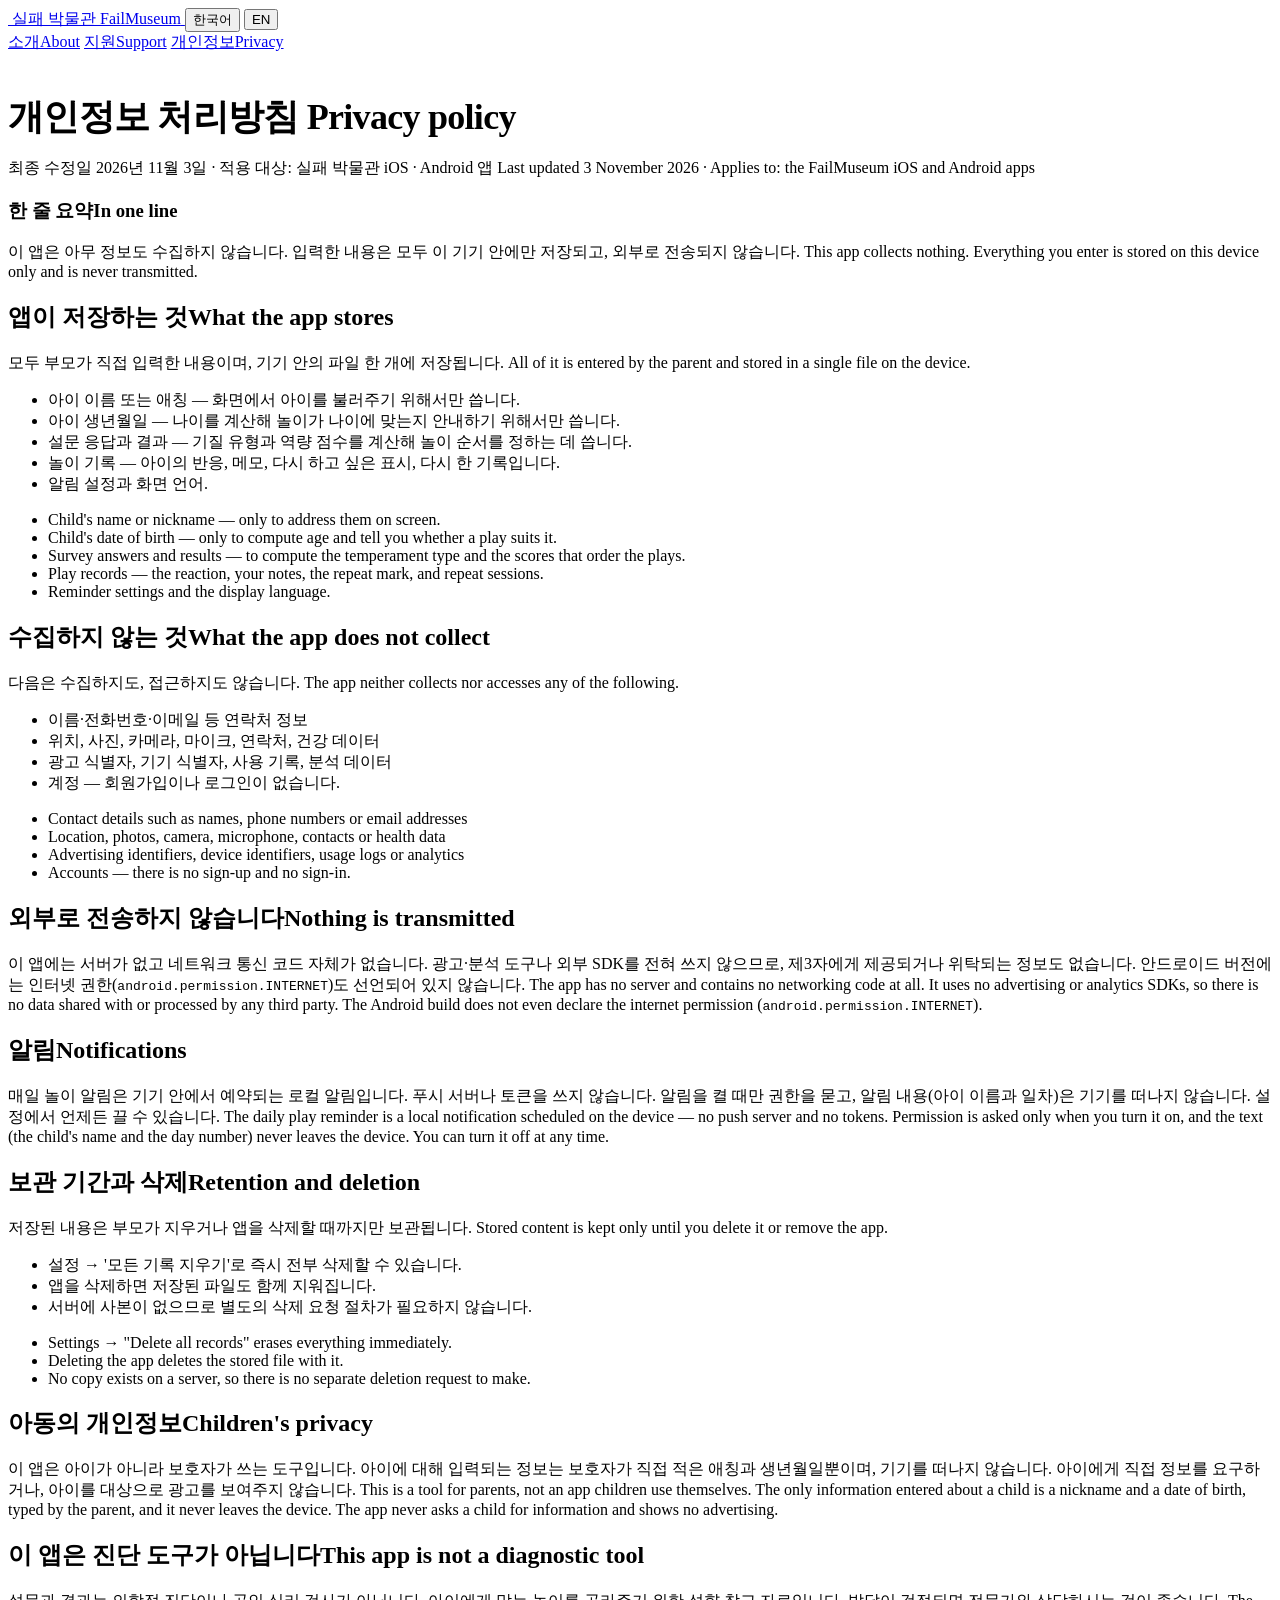
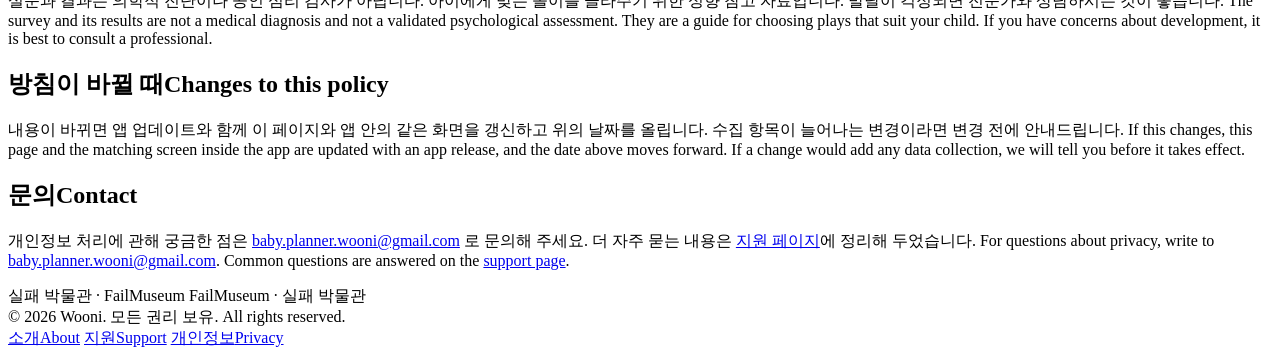
==== privacy.html @ be8627fb "upload doc" ====
<!DOCTYPE html>
<html lang="ko" data-lang="ko">
<head>
<meta charset="utf-8">
<meta name="viewport" content="width=device-width, initial-scale=1">
<title>개인정보 처리방침 · Privacy Policy — 실패 박물관 / FailMuseum</title>
<meta name="description" content="실패 박물관은 아무 정보도 수집하지 않습니다. 입력한 내용은 모두 기기 안에만 저장되고 외부로 전송되지 않습니다.">
<meta name="theme-color" content="#f2f2ed" media="(prefers-color-scheme: light)">
<meta name="theme-color" content="#121724" media="(prefers-color-scheme: dark)">
<link rel="icon" href="icon.png">
<link rel="stylesheet" href="style.css">
</head>
<body>

<header class="topbar">
  <div class="bar">
    <a class="brand" href="index.html">
      <img src="icon.png" alt="">
      <span lang="ko">실패 박물관</span>
      <span lang="en">FailMuseum</span>
    </a>
    <span class="lang">
      <button type="button" data-lang="ko" aria-pressed="true">한국어</button>
      <button type="button" data-lang="en" aria-pressed="false">EN</button>
    </span>
  </div>
  <div class="tabs-wrap">
    <nav class="tabs">
      <a href="index.html"><span lang="ko">소개</span><span lang="en">About</span></a>
      <a href="support.html"><span lang="ko">지원</span><span lang="en">Support</span></a>
      <a href="privacy.html" aria-current="page"><span lang="ko">개인정보</span><span lang="en">Privacy</span></a>
    </nav>
  </div>
</header>

<main class="narrow doc">

  <header style="padding-top:2.5rem">
    <h1 style="font-size:clamp(1.75rem,5vw,2.25rem);letter-spacing:-0.02em;margin:0 0 0.35rem">
      <span lang="ko">개인정보 처리방침</span>
      <span lang="en">Privacy policy</span>
    </h1>
    <p class="updated">
      <span lang="ko">최종 수정일 2026년 11월 3일 · 적용 대상: 실패 박물관 iOS · Android 앱</span>
      <span lang="en">Last updated 3 November 2026 · Applies to: the FailMuseum iOS and Android apps</span>
    </p>
  </header>

  <div class="callout">
    <h3><span lang="ko">한 줄 요약</span><span lang="en">In one line</span></h3>
    <p>
      <span lang="ko">이 앱은 아무 정보도 수집하지 않습니다. 입력한 내용은 모두 이 기기 안에만
        저장되고, 외부로 전송되지 않습니다.</span>
      <span lang="en">This app collects nothing. Everything you enter is stored on this device
        only and is never transmitted.</span>
    </p>
  </div>

  <h2><span lang="ko">앱이 저장하는 것</span><span lang="en">What the app stores</span></h2>
  <p>
    <span lang="ko">모두 부모가 직접 입력한 내용이며, 기기 안의 파일 한 개에 저장됩니다.</span>
    <span lang="en">All of it is entered by the parent and stored in a single file on the device.</span>
  </p>
  <ul lang="ko">
    <li>아이 이름 또는 애칭 — 화면에서 아이를 불러주기 위해서만 씁니다.</li>
    <li>아이 생년월일 — 나이를 계산해 놀이가 나이에 맞는지 안내하기 위해서만 씁니다.</li>
    <li>설문 응답과 결과 — 기질 유형과 역량 점수를 계산해 놀이 순서를 정하는 데 씁니다.</li>
    <li>놀이 기록 — 아이의 반응, 메모, 다시 하고 싶은 표시, 다시 한 기록입니다.</li>
    <li>알림 설정과 화면 언어.</li>
  </ul>
  <ul lang="en">
    <li>Child's name or nickname — only to address them on screen.</li>
    <li>Child's date of birth — only to compute age and tell you whether a play suits it.</li>
    <li>Survey answers and results — to compute the temperament type and the scores that order
      the plays.</li>
    <li>Play records — the reaction, your notes, the repeat mark, and repeat sessions.</li>
    <li>Reminder settings and the display language.</li>
  </ul>

  <h2><span lang="ko">수집하지 않는 것</span><span lang="en">What the app does not collect</span></h2>
  <p>
    <span lang="ko">다음은 수집하지도, 접근하지도 않습니다.</span>
    <span lang="en">The app neither collects nor accesses any of the following.</span>
  </p>
  <ul lang="ko">
    <li>이름·전화번호·이메일 등 연락처 정보</li>
    <li>위치, 사진, 카메라, 마이크, 연락처, 건강 데이터</li>
    <li>광고 식별자, 기기 식별자, 사용 기록, 분석 데이터</li>
    <li>계정 — 회원가입이나 로그인이 없습니다.</li>
  </ul>
  <ul lang="en">
    <li>Contact details such as names, phone numbers or email addresses</li>
    <li>Location, photos, camera, microphone, contacts or health data</li>
    <li>Advertising identifiers, device identifiers, usage logs or analytics</li>
    <li>Accounts — there is no sign-up and no sign-in.</li>
  </ul>

  <h2><span lang="ko">외부로 전송하지 않습니다</span><span lang="en">Nothing is transmitted</span></h2>
  <p>
    <span lang="ko">이 앱에는 서버가 없고 네트워크 통신 코드 자체가 없습니다. 광고·분석 도구나
      외부 SDK를 전혀 쓰지 않으므로, 제3자에게 제공되거나 위탁되는 정보도 없습니다.
      안드로이드 버전에는 인터넷 권한(<code>android.permission.INTERNET</code>)도 선언되어
      있지 않습니다.</span>
    <span lang="en">The app has no server and contains no networking code at all. It uses no
      advertising or analytics SDKs, so there is no data shared with or processed by any third
      party. The Android build does not even declare the internet permission
      (<code>android.permission.INTERNET</code>).</span>
  </p>

  <h2><span lang="ko">알림</span><span lang="en">Notifications</span></h2>
  <p>
    <span lang="ko">매일 놀이 알림은 기기 안에서 예약되는 로컬 알림입니다. 푸시 서버나 토큰을
      쓰지 않습니다. 알림을 켤 때만 권한을 묻고, 알림 내용(아이 이름과 일차)은 기기를
      떠나지 않습니다. 설정에서 언제든 끌 수 있습니다.</span>
    <span lang="en">The daily play reminder is a local notification scheduled on the device — no
      push server and no tokens. Permission is asked only when you turn it on, and the text (the
      child's name and the day number) never leaves the device. You can turn it off at any time.</span>
  </p>

  <h2><span lang="ko">보관 기간과 삭제</span><span lang="en">Retention and deletion</span></h2>
  <p>
    <span lang="ko">저장된 내용은 부모가 지우거나 앱을 삭제할 때까지만 보관됩니다.</span>
    <span lang="en">Stored content is kept only until you delete it or remove the app.</span>
  </p>
  <ul lang="ko">
    <li>설정 → '모든 기록 지우기'로 즉시 전부 삭제할 수 있습니다.</li>
    <li>앱을 삭제하면 저장된 파일도 함께 지워집니다.</li>
    <li>서버에 사본이 없으므로 별도의 삭제 요청 절차가 필요하지 않습니다.</li>
  </ul>
  <ul lang="en">
    <li>Settings → "Delete all records" erases everything immediately.</li>
    <li>Deleting the app deletes the stored file with it.</li>
    <li>No copy exists on a server, so there is no separate deletion request to make.</li>
  </ul>

  <h2><span lang="ko">아동의 개인정보</span><span lang="en">Children's privacy</span></h2>
  <p>
    <span lang="ko">이 앱은 아이가 아니라 보호자가 쓰는 도구입니다. 아이에 대해 입력되는 정보는
      보호자가 직접 적은 애칭과 생년월일뿐이며, 기기를 떠나지 않습니다. 아이에게 직접 정보를
      요구하거나, 아이를 대상으로 광고를 보여주지 않습니다.</span>
    <span lang="en">This is a tool for parents, not an app children use themselves. The only
      information entered about a child is a nickname and a date of birth, typed by the parent,
      and it never leaves the device. The app never asks a child for information and shows no
      advertising.</span>
  </p>

  <h2><span lang="ko">이 앱은 진단 도구가 아닙니다</span><span lang="en">This app is not a diagnostic tool</span></h2>
  <div class="callout warm">
    <p>
      <span lang="ko">설문과 결과는 의학적 진단이나 공인 심리 검사가 아닙니다. 아이에게 맞는
        놀이를 골라주기 위한 성향 참고 자료입니다. 발달이 걱정되면 전문가와 상담하시는 것이
        좋습니다.</span>
      <span lang="en">The survey and its results are not a medical diagnosis and not a validated
        psychological assessment. They are a guide for choosing plays that suit your child. If
        you have concerns about development, it is best to consult a professional.</span>
    </p>
  </div>

  <h2><span lang="ko">방침이 바뀔 때</span><span lang="en">Changes to this policy</span></h2>
  <p>
    <span lang="ko">내용이 바뀌면 앱 업데이트와 함께 이 페이지와 앱 안의 같은 화면을 갱신하고
      위의 날짜를 올립니다. 수집 항목이 늘어나는 변경이라면 변경 전에 안내드립니다.</span>
    <span lang="en">If this changes, this page and the matching screen inside the app are updated
      with an app release, and the date above moves forward. If a change would add any data
      collection, we will tell you before it takes effect.</span>
  </p>

  <h2><span lang="ko">문의</span><span lang="en">Contact</span></h2>
  <p>
    <span lang="ko">개인정보 처리에 관해 궁금한 점은
      <a href="mailto:baby.planner.wooni@gmail.com">baby.planner.wooni@gmail.com</a> 로 문의해 주세요.
      더 자주 묻는 내용은 <a href="support.html">지원 페이지</a>에 정리해 두었습니다.</span>
    <span lang="en">For questions about privacy, write to
      <a href="mailto:baby.planner.wooni@gmail.com">baby.planner.wooni@gmail.com</a>.
      Common questions are answered on the <a href="support.html">support page</a>.</span>
  </p>

</main>

<footer>
  <div class="inner">
    <div>
      <span lang="ko">실패 박물관 · FailMuseum</span>
      <span lang="en">FailMuseum · 실패 박물관</span>
      <br>&copy; 2026 Wooni.
      <span lang="ko">모든 권리 보유.</span>
      <span lang="en">All rights reserved.</span>
    </div>
    <nav>
      <a href="index.html"><span lang="ko">소개</span><span lang="en">About</span></a>
      <a href="support.html"><span lang="ko">지원</span><span lang="en">Support</span></a>
      <a href="privacy.html"><span lang="ko">개인정보</span><span lang="en">Privacy</span></a>
    </nav>
  </div>
</footer>

<script src="lang.js"></script>
</body>
</html>
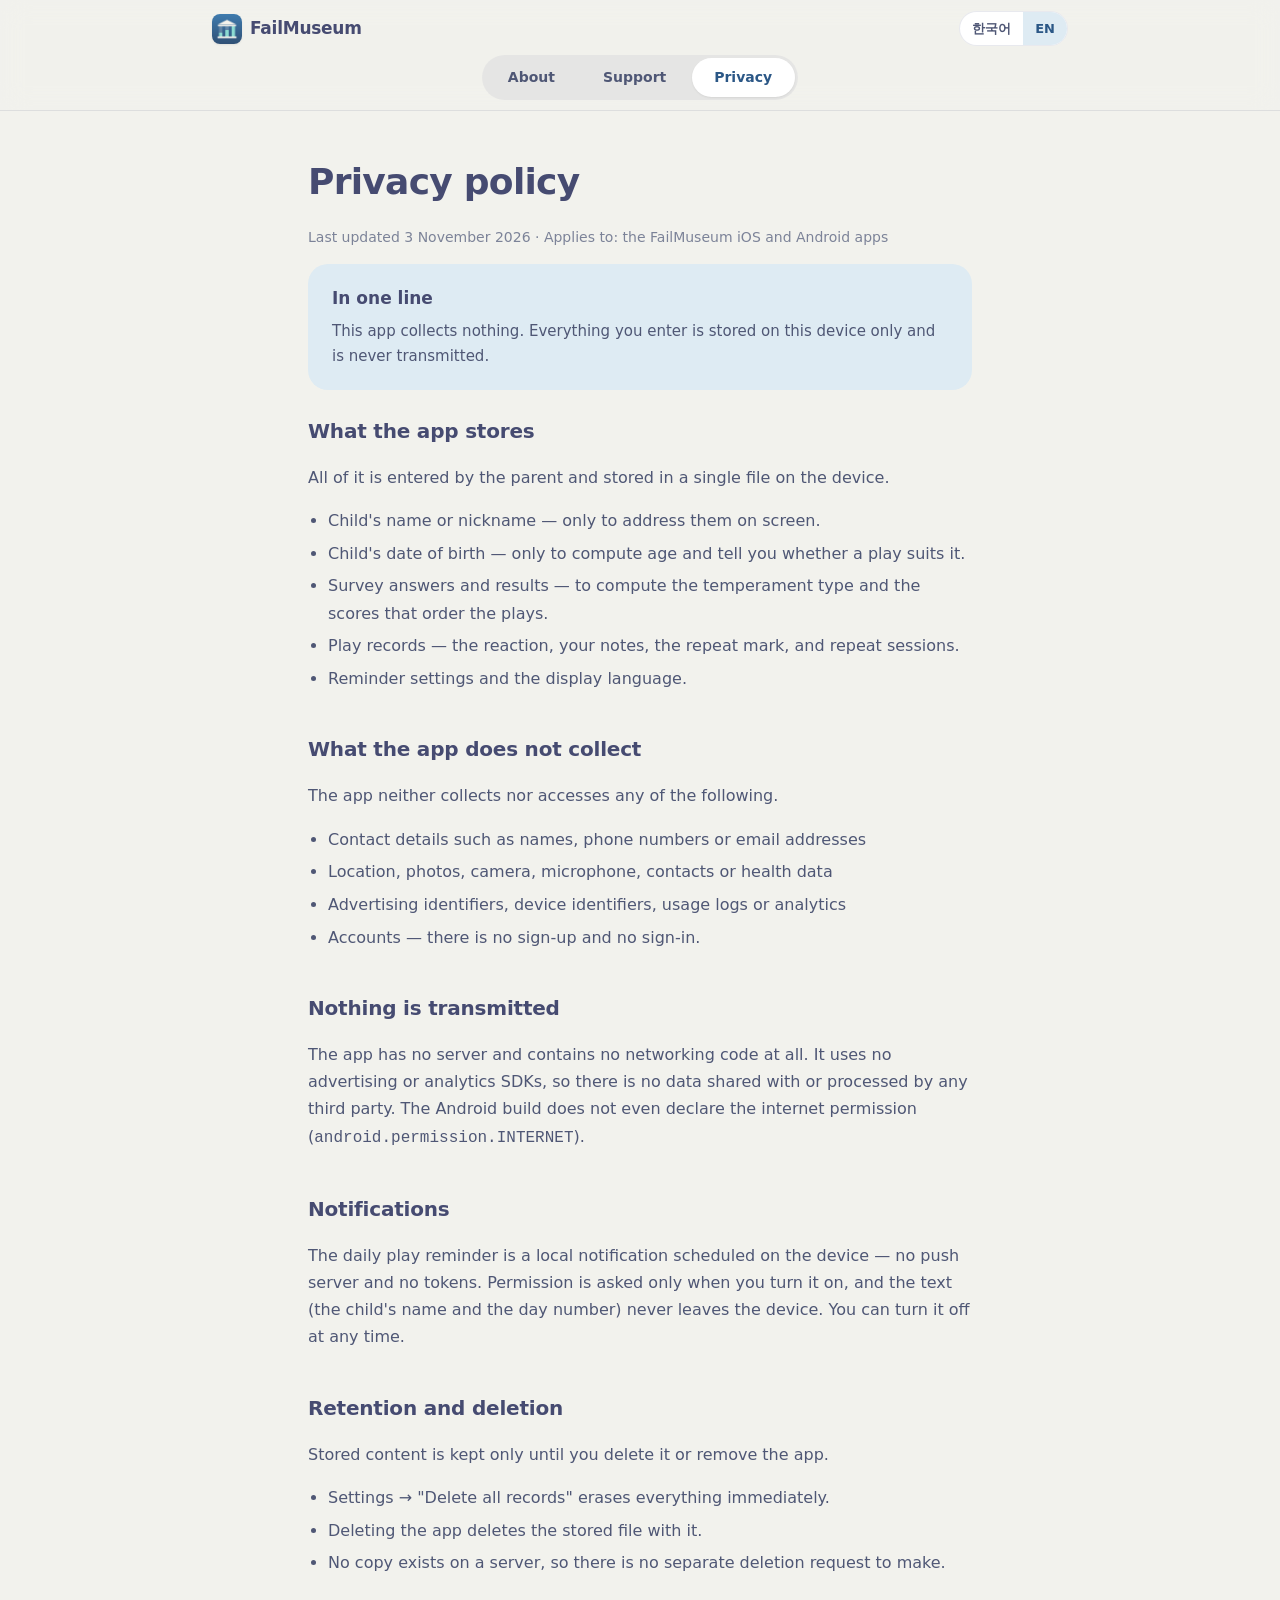
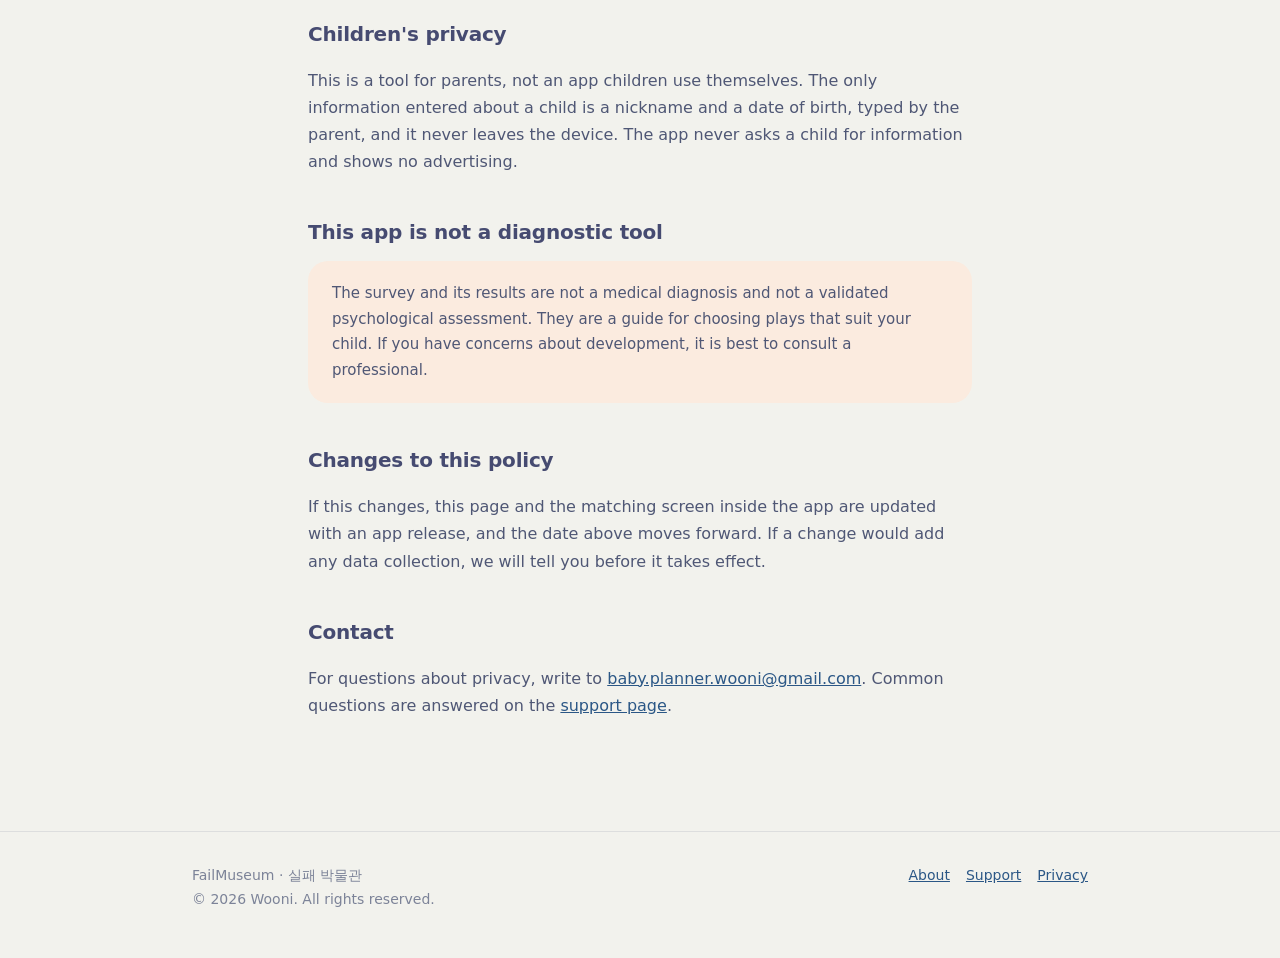
==== commit e737e072: "update" ====
--- a/privacy.html
+++ b/privacy.html
@@ -7,6 +7,21 @@
 <meta name="description" content="실패 박물관은 아무 정보도 수집하지 않습니다. 입력한 내용은 모두 기기 안에만 저장되고 외부로 전송되지 않습니다.">
 <meta name="theme-color" content="#f2f2ed" media="(prefers-color-scheme: light)">
 <meta name="theme-color" content="#121724" media="(prefers-color-scheme: dark)">
+<link rel="canonical" href="https://woonis.github.io/fail-museum/privacy.html">
+<meta property="og:type" content="website">
+<meta property="og:site_name" content="실패 박물관 · FailMuseum">
+<meta property="og:locale" content="ko_KR">
+<meta property="og:locale:alternate" content="en_US">
+<meta property="og:url" content="https://woonis.github.io/fail-museum/privacy.html">
+<meta property="og:title" content="개인정보 처리방침 · Privacy Policy — 실패 박물관 / FailMuseum">
+<meta property="og:description" content="실패 박물관은 아무 정보도 수집하지 않습니다. 입력한 내용은 모두 기기 안에만 저장되고 외부로 전송되지 않습니다.">
+<!-- og:image 는 반드시 절대 주소여야 합니다. 상대 경로를 쓰면 카카오톡·슬랙 등
+     링크 미리보기에서 그림이 나오지 않습니다. -->
+<meta property="og:image" content="https://woonis.github.io/fail-museum/icon.png">
+<meta name="twitter:card" content="summary_large_image">
+<meta name="twitter:title" content="개인정보 처리방침 · Privacy Policy — 실패 박물관 / FailMuseum">
+<meta name="twitter:description" content="실패 박물관은 아무 정보도 수집하지 않습니다. 입력한 내용은 모두 기기 안에만 저장되고 외부로 전송되지 않습니다.">
+<meta name="twitter:image" content="https://woonis.github.io/fail-museum/icon.png">
 <link rel="icon" href="icon.png">
 <link rel="stylesheet" href="style.css">
 </head>
--- a/style.css
+++ b/style.css
@@ -0,0 +1,468 @@
+/*
+  실패 박물관 소개 · 개인정보 · 지원 페이지의 공통 스타일.
+
+  색은 앱의 디자인 토큰(FailMuseum/Design/Theme.swift,
+  android/.../ui/theme/Theme.kt)과 같은 값입니다. 앱 색을 바꾸면 여기도
+  함께 바꿔 주세요.
+
+  브랜드색을 그대로 데이터 색으로 쓰면 안 된다는 규칙은 앱과 같습니다.
+  --accent 는 강조, --attention 은 '성장이 필요해요' 상태색 전용입니다.
+*/
+
+:root {
+  color-scheme: light dark;
+
+  --page: #f2f2ed;
+  --card: #ffffff;
+  --ink: #464b71;
+  --ink-2: #4f5775;
+  --muted: #7c8398;
+  --accent: #3368a0;
+  --accent-ink: #2b5786;
+  --accent-soft: #deebf3;
+  --attention: #c2571a;
+  --attention-soft: #fbebdf;
+  --highlight: #7cd5c7;
+  --border: rgba(70, 75, 113, 0.12);
+  --shadow: 0 1px 2px rgba(70, 75, 113, 0.06), 0 8px 24px rgba(70, 75, 113, 0.06);
+  --radius: 20px;
+  --radius-sm: 12px;
+}
+
+@media (prefers-color-scheme: dark) {
+  :root {
+    --page: #121724;
+    --card: #1b2235;
+    --ink: #f0f2f7;
+    --ink-2: #b6becf;
+    --muted: #8a93a8;
+    --accent: #3f9bc4;
+    --accent-ink: #8fd3e8;
+    --accent-soft: #243655;
+    --attention: #d96a22;
+    --attention-soft: #38200f;
+    --highlight: #7cd5c7;
+    --border: rgba(143, 211, 232, 0.14);
+    --shadow: none;
+  }
+}
+
+* { box-sizing: border-box; }
+
+html { scroll-behavior: smooth; }
+
+body {
+  margin: 0;
+  background: var(--page);
+  color: var(--ink);
+  font: 16px/1.7 -apple-system, BlinkMacSystemFont, "Apple SD Gothic Neo",
+    "Pretendard", "Segoe UI", system-ui, sans-serif;
+  -webkit-font-smoothing: antialiased;
+  word-break: keep-all;
+}
+
+main { max-width: 56rem; margin: 0 auto; padding: 0 1.25rem 6rem; }
+.narrow { max-width: 44rem; }
+
+a { color: var(--accent-ink); }
+a:hover { text-decoration: none; }
+
+/* ───────────── 상단 바 ───────────── */
+
+/*
+  두 줄 구조입니다.
+    `.bar`  — 브랜드(왼쪽) · 언어 전환(오른쪽)
+    `.tabs` — 소개 / 지원 / 개인정보
+
+  한 줄에 전부 넣으면 좁은 화면에서 브랜드 이름이 두 줄로 쪼개지고 탭과 언어
+  전환이 서로 붙어 무엇이 무엇인지 읽히지 않습니다. 성격이 다른 두 가지(현재
+  페이지를 고르는 것 / 언어를 고르는 것)라 줄을 나눠 두는 쪽이 맞습니다.
+*/
+.topbar {
+  position: sticky;
+  top: 0;
+  z-index: 20;
+  background: color-mix(in srgb, var(--page) 86%, transparent);
+  backdrop-filter: saturate(140%) blur(14px);
+  border-bottom: 1px solid var(--border);
+}
+
+.topbar .bar,
+.topbar .tabs-wrap {
+  max-width: 56rem;
+  margin: 0 auto;
+  padding: 0 1.25rem;
+}
+
+.topbar .bar {
+  display: flex;
+  align-items: center;
+  justify-content: space-between;
+  gap: 1rem;
+  padding-top: 0.7rem;
+}
+
+.topbar .tabs-wrap { padding-bottom: 0.65rem; padding-top: 0.55rem; }
+
+.brand {
+  display: flex;
+  align-items: center;
+  gap: 0.5rem;
+  font-weight: 700;
+  font-size: 1.0625rem;
+  color: var(--ink);
+  text-decoration: none;
+  letter-spacing: -0.015em;
+  white-space: nowrap;
+}
+.brand img {
+  width: 30px;
+  height: 30px;
+  border-radius: 8px;
+  box-shadow: 0 1px 2px rgba(0, 0, 0, 0.08);
+}
+
+/* 분절 탭 — 띠 안에서 현재 페이지만 떠 보이게 */
+nav.tabs {
+  display: grid;
+  grid-template-columns: repeat(3, 1fr);
+  gap: 0.2rem;
+  padding: 0.2rem;
+  border-radius: 999px;
+  background: color-mix(in srgb, var(--ink) 7%, transparent);
+}
+nav.tabs a {
+  padding: 0.45rem 0.5rem;
+  border-radius: 999px;
+  font-size: 0.875rem;
+  font-weight: 600;
+  color: var(--ink-2);
+  text-decoration: none;
+  text-align: center;
+  white-space: nowrap;
+  transition: background 0.12s ease, color 0.12s ease;
+}
+nav.tabs a:hover { color: var(--ink); }
+nav.tabs a[aria-current="page"] {
+  background: var(--card);
+  color: var(--accent-ink);
+  box-shadow: 0 1px 2px rgba(0, 0, 0, 0.07);
+}
+
+/* 넓은 화면에서는 가운데에 폭만큼만 */
+@media (min-width: 46rem) {
+  nav.tabs {
+    width: fit-content;
+    margin: 0 auto;
+    grid-auto-flow: column;
+    grid-template-columns: none;
+    grid-auto-columns: max-content;
+  }
+  nav.tabs a { padding: 0.45rem 1.4rem; }
+}
+
+/* 언어 전환 */
+.lang {
+  display: inline-flex;
+  flex: none;
+  border: 1px solid var(--border);
+  background: var(--card);
+  border-radius: 999px;
+  overflow: hidden;
+}
+.lang button {
+  appearance: none;
+  border: 0;
+  background: transparent;
+  color: var(--ink-2);
+  font: inherit;
+  font-size: 0.8125rem;
+  font-weight: 600;
+  padding: 0.35rem 0.75rem;
+  cursor: pointer;
+  transition: background 0.12s ease, color 0.12s ease;
+}
+.lang button[aria-pressed="true"] {
+  background: var(--accent-soft);
+  color: var(--accent-ink);
+}
+
+/* 언어별 보이기. 기본은 한국어 — 자바스크립트가 없어도 읽힙니다. */
+:root[data-lang="en"] [lang="ko"] { display: none; }
+:root[data-lang="ko"] [lang="en"] { display: none; }
+
+/* ───────────── 히어로 ───────────── */
+
+.hero { padding: 4rem 0 2.5rem; text-align: center; }
+.hero img.icon {
+  width: 96px; height: 96px;
+  border-radius: 22px;
+  box-shadow: var(--shadow);
+  margin-bottom: 1.5rem;
+}
+.hero h1 {
+  font-size: clamp(2rem, 6vw, 3rem);
+  line-height: 1.2;
+  letter-spacing: -0.03em;
+  margin: 0 0 1rem;
+}
+.hero p.lede {
+  font-size: clamp(1rem, 2.5vw, 1.1875rem);
+  color: var(--ink-2);
+  max-width: 34rem;
+  margin: 0 auto 1.5rem;
+}
+.eyebrow {
+  font-size: 0.8125rem;
+  font-weight: 700;
+  letter-spacing: 0.02em;
+  color: var(--accent-ink);
+  margin: 0 0 0.75rem;
+}
+
+.badges { display: flex; gap: 0.5rem; justify-content: center; flex-wrap: wrap; }
+.badge {
+  display: inline-flex;
+  align-items: center;
+  gap: 0.4rem;
+  padding: 0.4rem 0.85rem;
+  border-radius: 999px;
+  background: var(--card);
+  border: 1px solid var(--border);
+  font-size: 0.8125rem;
+  font-weight: 600;
+  color: var(--ink-2);
+}
+.badge.accent { background: var(--accent-soft); color: var(--accent-ink); border-color: transparent; }
+
+/* ───────────── 구역 ───────────── */
+
+section { padding: 3rem 0; }
+section > h2 {
+  font-size: clamp(1.375rem, 3.5vw, 1.75rem);
+  letter-spacing: -0.02em;
+  margin: 0 0 0.5rem;
+}
+section > p.sub { color: var(--ink-2); margin: 0 0 2rem; max-width: 40rem; }
+
+.card {
+  background: var(--card);
+  border: 1px solid var(--border);
+  border-radius: var(--radius);
+  padding: 1.5rem;
+  box-shadow: var(--shadow);
+}
+
+.grid { display: grid; gap: 1rem; }
+@media (min-width: 40rem) { .grid.two { grid-template-columns: 1fr 1fr; } }
+@media (min-width: 52rem) { .grid.four { grid-template-columns: repeat(2, 1fr); } }
+
+.card h3 { margin: 0 0 0.4rem; font-size: 1.0625rem; }
+.card p { margin: 0; color: var(--ink-2); font-size: 0.9375rem; }
+.card .tag {
+  display: inline-block;
+  font-size: 0.75rem;
+  font-weight: 700;
+  color: var(--accent-ink);
+  background: var(--accent-soft);
+  border-radius: 999px;
+  padding: 0.15rem 0.6rem;
+  margin-bottom: 0.6rem;
+}
+.card .tag.warm { color: var(--attention); background: var(--attention-soft); }
+
+/* 번호가 붙은 단계 */
+ol.steps { list-style: none; counter-reset: step; margin: 0; padding: 0; display: grid; gap: 1rem; }
+ol.steps li {
+  counter-increment: step;
+  display: grid;
+  grid-template-columns: 2.25rem 1fr;
+  gap: 1rem;
+  background: var(--card);
+  border: 1px solid var(--border);
+  border-radius: var(--radius);
+  padding: 1.25rem;
+  box-shadow: var(--shadow);
+}
+ol.steps li::before {
+  content: counter(step);
+  display: grid;
+  place-items: center;
+  width: 2.25rem; height: 2.25rem;
+  border-radius: 999px;
+  background: var(--accent-soft);
+  color: var(--accent-ink);
+  font-weight: 700;
+  font-size: 0.9375rem;
+}
+ol.steps h3 { margin: 0 0 0.25rem; font-size: 1.0625rem; }
+ol.steps p { margin: 0; color: var(--ink-2); font-size: 0.9375rem; }
+
+/* ───────────── 스크린샷 ───────────── */
+
+.shots {
+  display: grid;
+  gap: 1.25rem;
+  grid-template-columns: repeat(auto-fit, minmax(210px, 1fr));
+}
+figure.shot { margin: 0; }
+figure.shot img {
+  width: 100%;
+  height: auto;
+  display: block;
+  border-radius: 18px;
+  border: 1px solid color-mix(in srgb, var(--ink) 26%, transparent);
+  background: var(--card);
+  box-shadow:
+    0 2px 6px rgba(0, 0, 0, 0.07),
+    0 14px 34px -8px rgba(0, 0, 0, 0.18);
+}
+figure.shot figcaption {
+  margin-top: 0.6rem;
+  font-size: 0.8125rem;
+  color: var(--muted);
+  text-align: center;
+}
+figure.shot figcaption strong { display: block; color: var(--ink-2); font-size: 0.875rem; }
+
+/* 설명이 붙은 화면 소개 — 화면 하나에 글 한 묶음 */
+.tour { display: grid; gap: 3.5rem; }
+
+.tour > article {
+  display: grid;
+  gap: 1.5rem 2.5rem;
+  align-items: center;
+}
+@media (min-width: 46rem) {
+  .tour > article { grid-template-columns: 260px 1fr; }
+  /* 짝수 번째는 화면을 오른쪽에 둬서 눈이 지그재그로 따라가게 합니다 */
+  .tour > article:nth-child(even) { grid-template-columns: 1fr 260px; }
+  .tour > article:nth-child(even) .tour-shot { order: 2; }
+}
+
+/*
+  화면 사진은 앱 배경이 이 페이지 배경과 거의 같아서, 테두리만으로는 어디가
+  사진이고 어디가 페이지인지 구분되지 않습니다. 그래서 두 가지를 겹칩니다.
+    1. 사진 뒤에 옅게 물든 판을 깔아 밝은 화면이 떠 보이게
+    2. 사진 자체에 기기 테두리처럼 진한 선과 그림자를
+*/
+.tour-shot {
+  margin: 0;
+  padding: 1.1rem;
+  border-radius: 28px;
+  /* color-mix 를 못 쓰는 브라우저용 대체값을 먼저 둡니다 */
+  background: var(--accent-soft);
+  background: linear-gradient(
+    170deg,
+    color-mix(in srgb, var(--accent) 13%, var(--page)),
+    color-mix(in srgb, var(--highlight) 16%, var(--page))
+  );
+}
+
+.tour-shot img {
+  width: 100%;
+  max-width: 238px;
+  height: auto;
+  display: block;
+  margin: 0 auto;
+  border-radius: 22px;
+  border: 1.5px solid #3f4668;
+  border-color: color-mix(in srgb, var(--ink) 55%, transparent);
+  background: var(--card);
+  box-shadow:
+    0 2px 6px rgba(0, 0, 0, 0.1),
+    0 16px 36px -10px rgba(0, 0, 0, 0.3);
+}
+
+.tour-text .step {
+  display: inline-block;
+  font-size: 0.75rem;
+  font-weight: 700;
+  letter-spacing: 0.02em;
+  color: var(--accent-ink);
+  background: var(--accent-soft);
+  border-radius: 999px;
+  padding: 0.15rem 0.65rem;
+  margin-bottom: 0.65rem;
+}
+.tour-text h3 {
+  margin: 0 0 0.6rem;
+  font-size: clamp(1.125rem, 2.8vw, 1.375rem);
+  letter-spacing: -0.015em;
+}
+.tour-text p { margin: 0 0 0.75rem; color: var(--ink-2); font-size: 0.9375rem; }
+.tour-text p:last-child { margin-bottom: 0; }
+.tour-text ul {
+  margin: 0;
+  padding-left: 1.1rem;
+  color: var(--ink-2);
+  font-size: 0.9375rem;
+}
+.tour-text li { margin: 0.3rem 0; }
+.tour-text li strong { color: var(--ink); }
+
+/* ───────────── 목록과 표 ───────────── */
+
+ul.plain { margin: 0; padding-left: 1.25rem; color: var(--ink-2); }
+ul.plain li { margin: 0.35rem 0; }
+
+dl.faq { margin: 0; display: grid; gap: 1rem; }
+dl.faq > div {
+  background: var(--card);
+  border: 1px solid var(--border);
+  border-radius: var(--radius);
+  padding: 1.25rem 1.5rem;
+  box-shadow: var(--shadow);
+}
+dl.faq dt { font-weight: 700; margin: 0 0 0.35rem; }
+dl.faq dd { margin: 0; color: var(--ink-2); font-size: 0.9375rem; }
+
+/* 강조 안내 */
+.callout {
+  border-radius: var(--radius);
+  padding: 1.25rem 1.5rem;
+  background: var(--accent-soft);
+  color: var(--ink);
+}
+.callout.warm { background: var(--attention-soft); }
+.callout h3 { margin: 0 0 0.35rem; font-size: 1.0625rem; }
+.callout p { margin: 0; color: var(--ink-2); font-size: 0.9375rem; }
+.callout p + p { margin-top: 0.5rem; }
+
+/* 채워야 하는 자리 */
+.todo {
+  background: var(--attention-soft);
+  color: var(--attention);
+  border-radius: 6px;
+  padding: 0.05rem 0.4rem;
+  font-weight: 700;
+  font-size: 0.9em;
+}
+
+/* 문서 본문 */
+.doc h2 { font-size: 1.25rem; margin: 2.5rem 0 0.75rem; letter-spacing: -0.01em; }
+.doc h2:first-of-type { margin-top: 1.5rem; }
+.doc p { color: var(--ink-2); }
+.doc ul { color: var(--ink-2); padding-left: 1.25rem; }
+.doc li { margin: 0.35rem 0; }
+.doc .updated { color: var(--muted); font-size: 0.875rem; }
+
+hr {
+  border: 0;
+  border-top: 1px solid var(--border);
+  margin: 3rem 0;
+}
+
+footer {
+  border-top: 1px solid var(--border);
+  padding: 2rem 1.25rem 3rem;
+  color: var(--muted);
+  font-size: 0.875rem;
+}
+footer .inner { max-width: 56rem; margin: 0 auto; display: flex; gap: 1rem; flex-wrap: wrap; }
+footer nav { margin-left: auto; display: flex; gap: 1rem; }
+
+/* 접근성 — 움직임을 줄이도록 설정한 경우 */
+@media (prefers-reduced-motion: reduce) {
+  html { scroll-behavior: auto; }
+}
